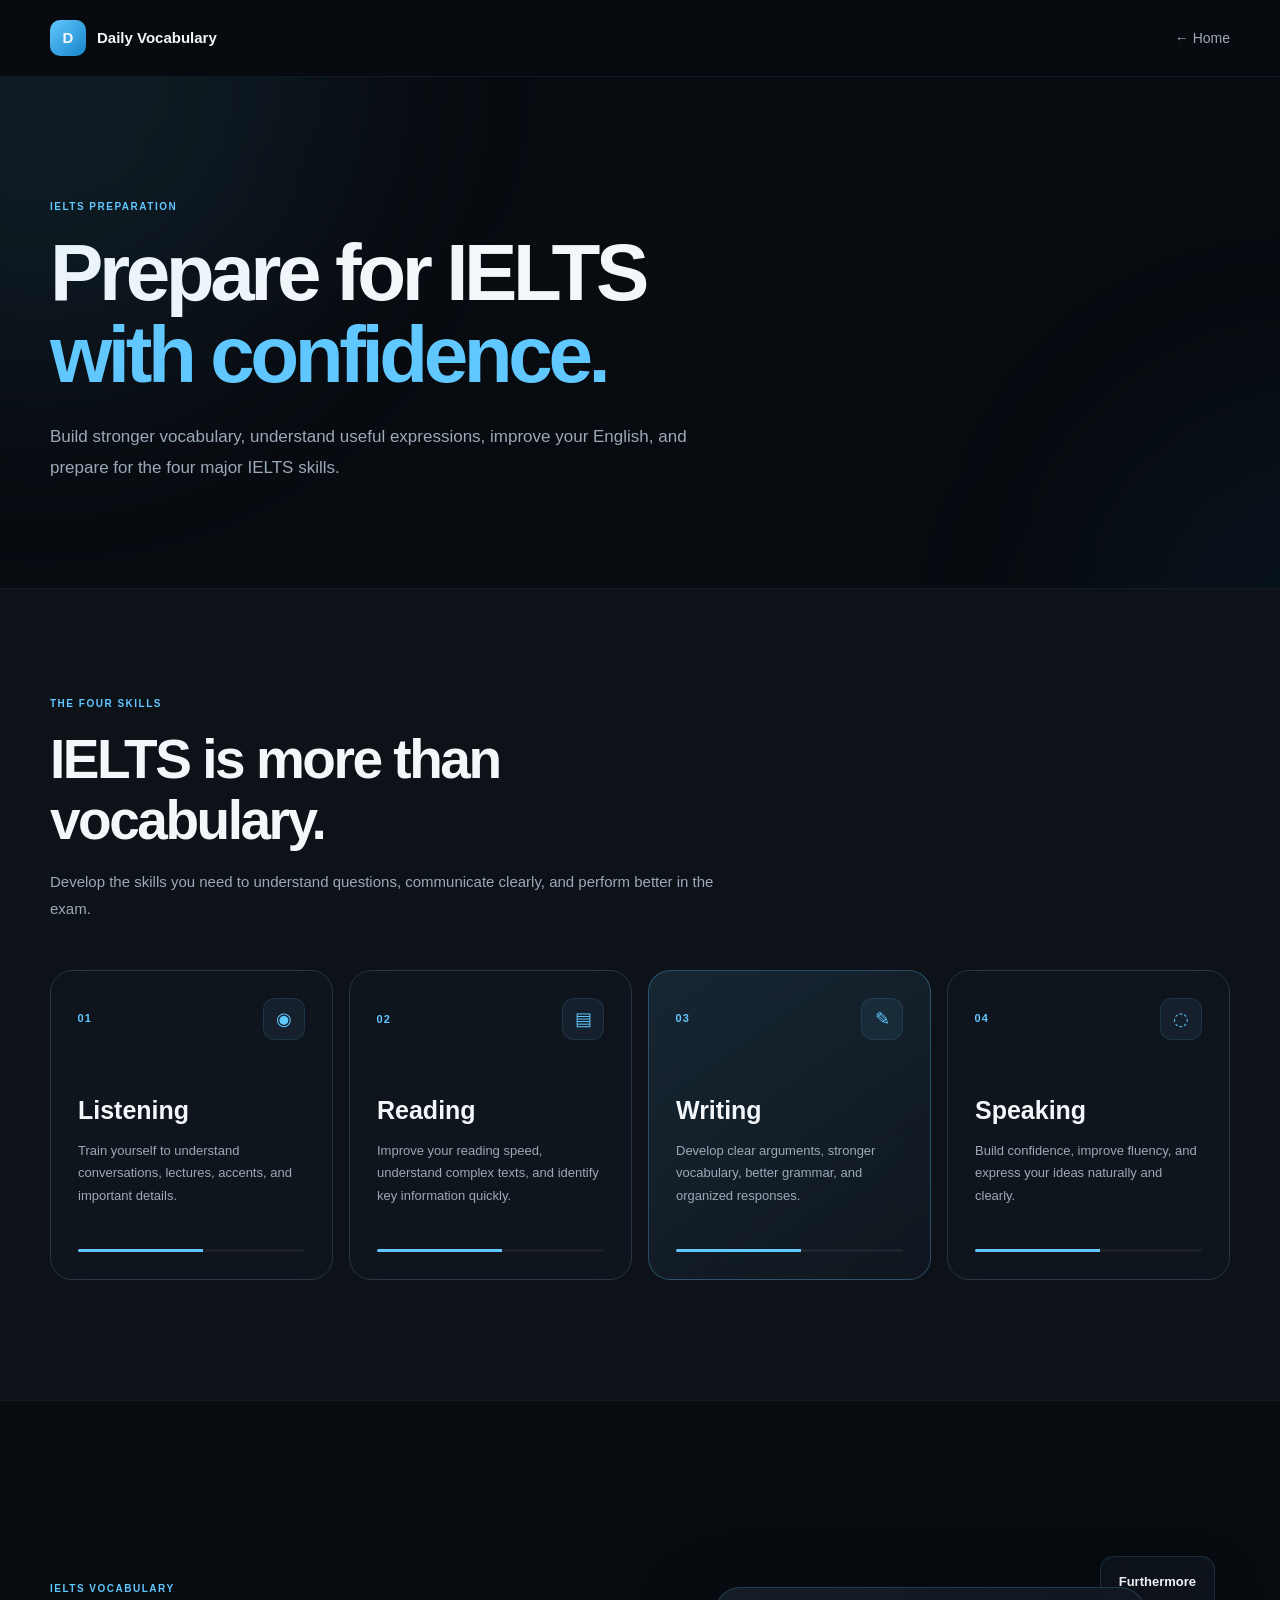
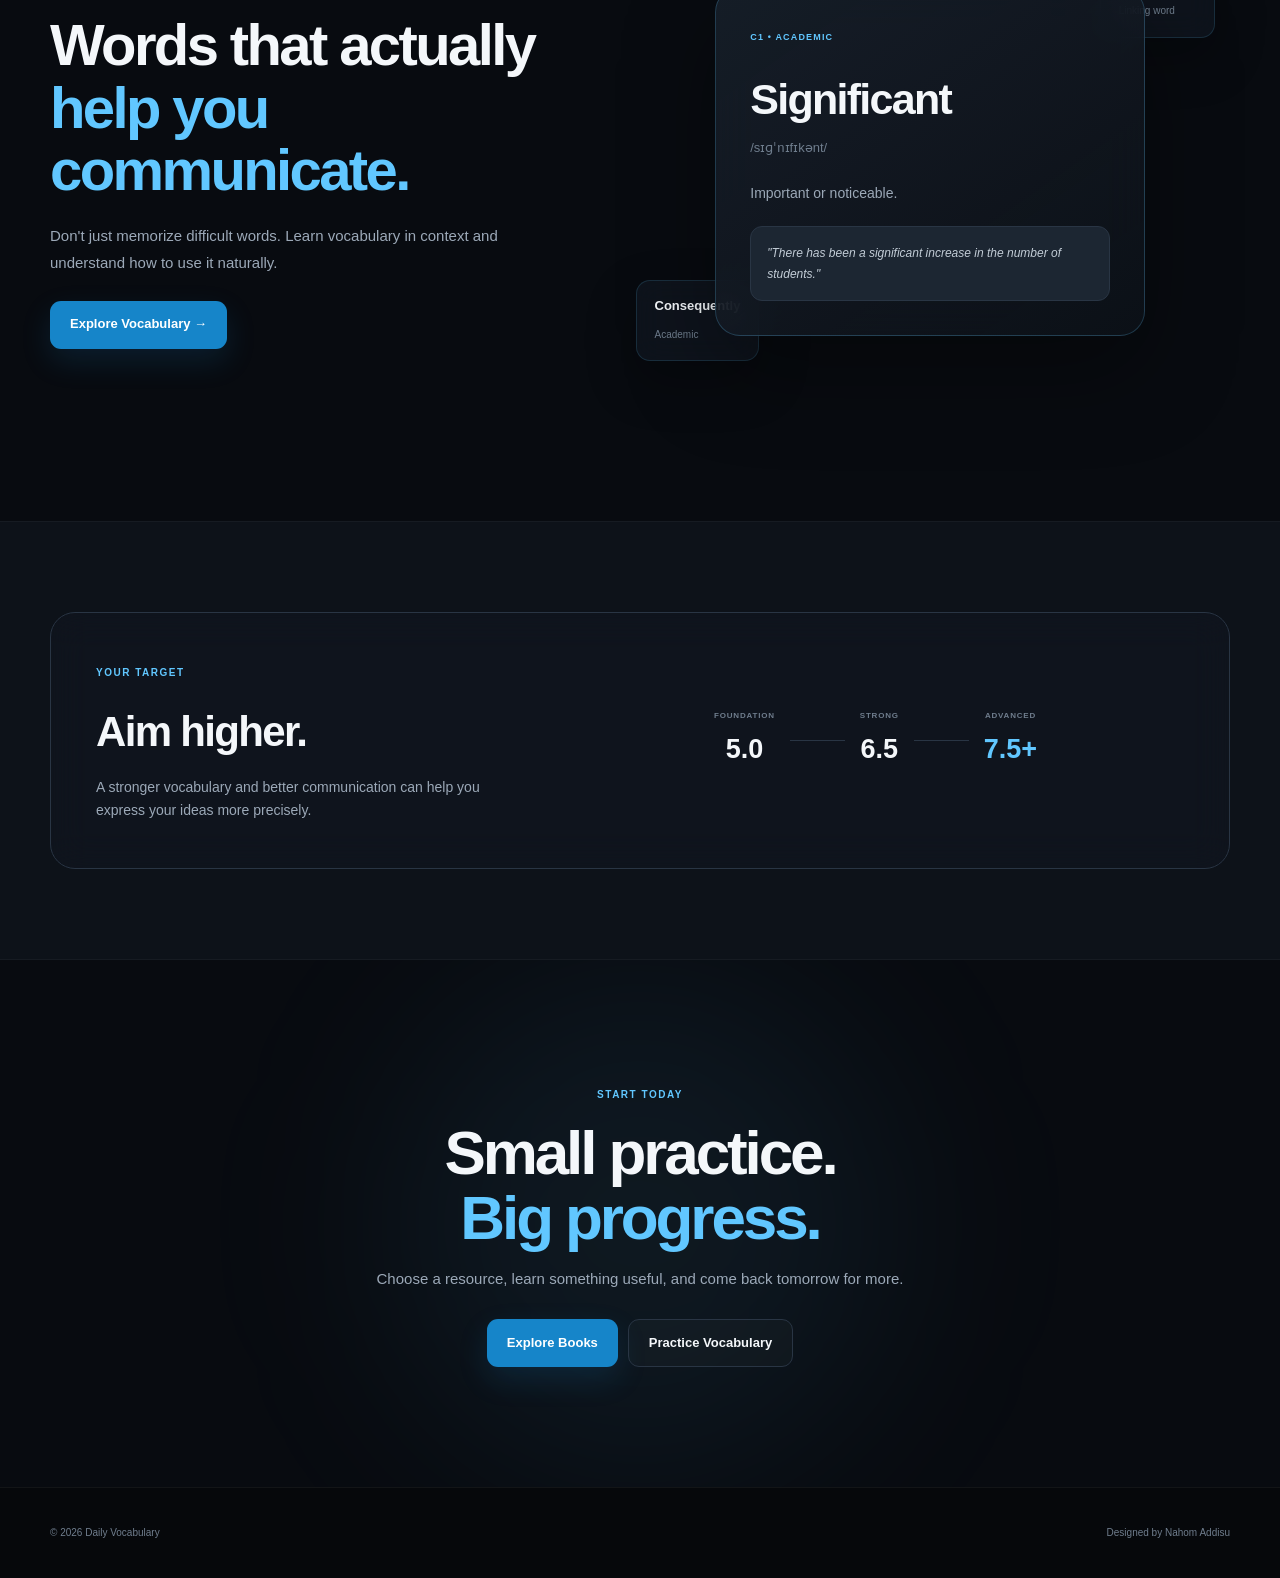
==== pages/ielts.html @ 62b07e84 "Add files via upload" ====
<!DOCTYPE html>
<html lang="en">

<head>
    <meta charset="UTF-8">
    <meta name="viewport" content="width=device-width, initial-scale=1.0">

    <title>IELTS Resources | Daily Vocabulary</title>

    <link rel="stylesheet" href="ielts.css">
</head>

<body>

    <!-- HEADER -->
    <header class="site-header">
        <div class="container header-inner">

            <a href="../index.html" class="logo">
                <span class="logo-icon">D</span>
                <span>Daily Vocabulary</span>
            </a>

            <a href="../index.html" class="back-link">
                ← Home
            </a>

        </div>
    </header>


    <!-- HERO -->
    <main>

        <section class="ielts-hero">

            <div class="hero-glow"></div>

            <div class="container">

                <span class="eyebrow">
                    IELTS PREPARATION
                </span>

                <h1>
                    Prepare for IELTS
                    <span>with confidence.</span>
                </h1>

                <p>
                    Build stronger vocabulary, understand useful expressions,
                    improve your English, and prepare for the four major IELTS
                    skills.
                </p>

            </div>

        </section>


        <!-- SKILLS -->
        <section class="skills-section">

            <div class="container">

                <div class="section-heading">

                    <span class="section-label">
                        THE FOUR SKILLS
                    </span>

                    <h2>
                        IELTS is more than vocabulary.
                    </h2>

                    <p>
                        Develop the skills you need to understand questions,
                        communicate clearly, and perform better in the exam.
                    </p>

                </div>


                <div class="skills-grid">


                    <!-- LISTENING -->
                    <article class="skill-card">

                        <div class="skill-top">
                            <span class="skill-number">01</span>
                            <span class="skill-icon">◉</span>
                        </div>

                        <h3>Listening</h3>

                        <p>
                            Train yourself to understand conversations,
                            lectures, accents, and important details.
                        </p>

                        <div class="skill-bar">
                            <span></span>
                        </div>

                    </article>


                    <!-- READING -->
                    <article class="skill-card">

                        <div class="skill-top">
                            <span class="skill-number">02</span>
                            <span class="skill-icon">▤</span>
                        </div>

                        <h3>Reading</h3>

                        <p>
                            Improve your reading speed, understand complex
                            texts, and identify key information quickly.
                        </p>

                        <div class="skill-bar">
                            <span></span>
                        </div>

                    </article>


                    <!-- WRITING -->
                    <article class="skill-card featured">

                        <div class="skill-top">
                            <span class="skill-number">03</span>
                            <span class="skill-icon">✎</span>
                        </div>

                        <h3>Writing</h3>

                        <p>
                            Develop clear arguments, stronger vocabulary,
                            better grammar, and organized responses.
                        </p>

                        <div class="skill-bar">
                            <span></span>
                        </div>

                    </article>


                    <!-- SPEAKING -->
                    <article class="skill-card">

                        <div class="skill-top">
                            <span class="skill-number">04</span>
                            <span class="skill-icon">◌</span>
                        </div>

                        <h3>Speaking</h3>

                        <p>
                            Build confidence, improve fluency, and express
                            your ideas naturally and clearly.
                        </p>

                        <div class="skill-bar">
                            <span></span>
                        </div>

                    </article>

                </div>

            </div>

        </section>


        <!-- VOCABULARY -->
        <section class="vocabulary-section">

            <div class="container vocabulary-container">

                <div class="vocabulary-intro">

                    <span class="section-label">
                        IELTS VOCABULARY
                    </span>

                    <h2>
                        Words that actually
                        <span>help you communicate.</span>
                    </h2>

                    <p>
                        Don't just memorize difficult words. Learn vocabulary
                        in context and understand how to use it naturally.
                    </p>

                    <a href="vocabulary.html" class="primary-button">
                        Explore Vocabulary →
                    </a>

                </div>


                <!-- WORD VISUAL -->
                <div class="word-visual">

                    <div class="word-card main-word">

                        <span class="word-level">
                            C1 • ACADEMIC
                        </span>

                        <h3>Significant</h3>

                        <span class="pronunciation">
                            /sɪɡˈnɪfɪkənt/
                        </span>

                        <p>
                            Important or noticeable.
                        </p>

                        <div class="example">
                            "There has been a significant increase
                            in the number of students."
                        </div>

                    </div>


                    <div class="floating-word word-one">
                        <strong>Furthermore</strong>
                        <span>Linking word</span>
                    </div>

                    <div class="floating-word word-two">
                        <strong>Consequently</strong>
                        <span>Academic</span>
                    </div>

                </div>

            </div>

        </section>


        <!-- BAND -->
        <section class="band-section">

            <div class="container">

                <div class="band-card">

                    <div>
                        <span class="section-label">
                            YOUR TARGET
                        </span>

                        <h2>
                            Aim higher.
                        </h2>

                        <p>
                            A stronger vocabulary and better communication
                            can help you express your ideas more precisely.
                        </p>
                    </div>


                    <div class="band-display">

                        <div class="band-item">
                            <small>FOUNDATION</small>
                            <strong>5.0</strong>
                        </div>

                        <div class="band-line"></div>

                        <div class="band-item">
                            <small>STRONG</small>
                            <strong>6.5</strong>
                        </div>

                        <div class="band-line"></div>

                        <div class="band-item active">
                            <small>ADVANCED</small>
                            <strong>7.5+</strong>
                        </div>

                    </div>

                </div>

            </div>

        </section>


        <!-- CTA -->
        <section class="ielts-cta">

            <div class="container">

                <span class="section-label">
                    START TODAY
                </span>

                <h2>
                    Small practice.
                    <span>Big progress.</span>
                </h2>

                <p>
                    Choose a resource, learn something useful, and come back
                    tomorrow for more.
                </p>

                <div class="cta-buttons">

                    <a href="books.html" class="primary-button">
                        Explore Books
                    </a>

                    <a href="vocabulary.html" class="secondary-button">
                        Practice Vocabulary
                    </a>

                </div>

            </div>

        </section>

    </main>


    <!-- FOOTER -->
    <footer class="site-footer">

        <div class="container footer-inner">

            <span>
                © 2026 Daily Vocabulary
            </span>

            <span>
                Designed by Nahom Addisu
            </span>

        </div>

    </footer>

</body>

</html>
---- pages/ielts.css ----
/* =========================================================
   IELTS PAGE
   ========================================================= */

* {
    margin: 0;
    padding: 0;
    box-sizing: border-box;
}

html {
    scroll-behavior: smooth;
}

body {
    font-family:
        Inter,
        -apple-system,
        BlinkMacSystemFont,
        "Segoe UI",
        sans-serif;

    background: #080b10;
    color: #f4f7fa;

    line-height: 1.6;
    overflow-x: hidden;
}

a {
    color: inherit;
    text-decoration: none;
}

.container {
    width: min(1180px, calc(100% - 40px));
    margin-inline: auto;
}


/* =========================================================
   HEADER
   ========================================================= */

.site-header {
    position: sticky;
    top: 0;
    z-index: 100;

    background: rgba(8, 11, 16, 0.78);

    backdrop-filter: blur(20px);
    -webkit-backdrop-filter: blur(20px);

    border-bottom:
        1px solid
        rgba(97, 199, 255, 0.08);
}

.header-inner {
    min-height: 76px;

    display: flex;
    align-items: center;
    justify-content: space-between;
}

.logo {
    display: flex;
    align-items: center;
    gap: 11px;

    font-size: 15px;
    font-weight: 700;
}

.logo-icon {
    width: 36px;
    height: 36px;

    display: grid;
    place-items: center;

    border-radius: 10px;

    background:
        linear-gradient(
            135deg,
            #61c7ff,
            #1685c9
        );

    font-weight: 800;
}

.back-link {
    color: #9ca9b8;
    font-size: 14px;

    transition: 0.25s ease;
}

.back-link:hover {
    color: #61c7ff;
}


/* =========================================================
   HERO
   ========================================================= */

.ielts-hero {
    position: relative;

    padding: 115px 0 105px;

    overflow: hidden;
}

.hero-glow {
    position: absolute;

    width: 600px;
    height: 600px;

    border-radius: 50%;

    background:
        rgba(97, 199, 255, 0.08);

    filter: blur(110px);

    left: -260px;
    top: -300px;

    pointer-events: none;
}

.ielts-hero::after {
    content: "";

    position: absolute;

    width: 450px;
    height: 450px;

    border-radius: 50%;

    background:
        rgba(22, 133, 201, 0.06);

    filter: blur(100px);

    right: -250px;
    bottom: -250px;
}

.eyebrow,
.section-label {
    display: inline-block;

    color: #61c7ff;

    font-size: 10px;
    font-weight: 700;

    letter-spacing: 0.15em;

    margin-bottom: 17px;
}

.ielts-hero h1 {
    max-width: 900px;

    font-size:
        clamp(50px, 7vw, 80px);

    line-height: 1.02;

    letter-spacing: -0.055em;

    margin-bottom: 27px;
}

.ielts-hero h1 span {
    display: block;
    color: #61c7ff;
}

.ielts-hero p {
    max-width: 680px;

    color: #9ca9b8;

    font-size: 17px;

    line-height: 1.8;
}


/* =========================================================
   SECTION HEADING
   ========================================================= */

.skills-section {
    padding: 100px 0 120px;

    background: #0d1219;

    border-top:
        1px solid
        rgba(255,255,255,0.04);

    border-bottom:
        1px solid
        rgba(255,255,255,0.04);
}

.section-heading {
    max-width: 700px;

    margin-bottom: 48px;
}

.section-heading h2 {
    font-size:
        clamp(35px, 5vw, 55px);

    line-height: 1.1;

    letter-spacing: -0.045em;

    margin-bottom: 18px;
}

.section-heading p {
    color: #9ca9b8;

    font-size: 15px;

    line-height: 1.8;
}


/* =========================================================
   SKILLS
   ========================================================= */

.skills-grid {
    display: grid;

    grid-template-columns:
        repeat(4, 1fr);

    gap: 16px;
}

.skill-card {
    position: relative;

    min-height: 310px;

    padding: 27px;

    display: flex;
    flex-direction: column;

    border:
        1px solid
        #293544;

    border-radius: 22px;

    background:
        rgba(17, 23, 32, 0.65);

    backdrop-filter: blur(16px);
    -webkit-backdrop-filter: blur(16px);

    transition:
        transform 0.25s ease,
        border-color 0.25s ease;
}

.skill-card:hover {
    transform: translateY(-6px);

    border-color:
        rgba(97,199,255,0.35);
}

.skill-card.featured {
    background:
        linear-gradient(
            145deg,
            rgba(24, 43, 56, 0.85),
            rgba(17, 23, 32, 0.75)
        );

    border-color:
        rgba(97,199,255,0.3);
}

.skill-top {
    display: flex;

    align-items: center;
    justify-content: space-between;

    margin-bottom: 50px;
}

.skill-number {
    color: #61c7ff;

    font-size: 11px;
    font-weight: 700;

    letter-spacing: 0.1em;
}

.skill-icon {
    width: 42px;
    height: 42px;

    display: grid;
    place-items: center;

    border-radius: 12px;

    background:
        rgba(97,199,255,0.07);

    border:
        1px solid
        rgba(97,199,255,0.12);

    color: #61c7ff;

    font-size: 18px;
}

.skill-card h3 {
    font-size: 25px;

    margin-bottom: 10px;
}

.skill-card p {
    color: #9ca9b8;

    font-size: 13px;

    line-height: 1.7;
}

.skill-bar {
    height: 3px;

    margin-top: auto;

    border-radius: 10px;

    background:
        rgba(255,255,255,0.05);

    overflow: hidden;
}

.skill-bar span {
    display: block;

    width: 55%;
    height: 100%;

    background: #61c7ff;
}


/* =========================================================
   VOCABULARY SECTION
   ========================================================= */

.vocabulary-section {
    padding: 125px 0;
}

.vocabulary-container {
    display: grid;

    grid-template-columns:
        0.9fr
        1.1fr;

    align-items: center;

    gap: 90px;
}

.vocabulary-intro {
    max-width: 560px;
}

.vocabulary-intro h2 {
    font-size:
        clamp(38px, 5vw, 58px);

    line-height: 1.08;

    letter-spacing: -0.045em;

    margin-bottom: 20px;
}

.vocabulary-intro h2 span {
    color: #61c7ff;
}

.vocabulary-intro p {
    color: #9ca9b8;

    font-size: 15px;

    line-height: 1.8;

    margin-bottom: 25px;
}


/* =========================================================
   BUTTONS
   ========================================================= */

.primary-button,
.secondary-button {
    display: inline-flex;

    align-items: center;
    justify-content: center;

    min-height: 48px;

    padding: 0 20px;

    border-radius: 11px;

    font-size: 13px;
    font-weight: 600;

    transition: 0.25s ease;
}

.primary-button {
    background: #1685c9;
    color: white;

    box-shadow:
        0 12px 30px
        rgba(22,133,201,0.16);
}

.primary-button:hover {
    background: #39a9e8;

    transform: translateY(-2px);
}

.secondary-button {
    border:
        1px solid
        #293544;

    background:
        rgba(255,255,255,0.02);
}

.secondary-button:hover {
    border-color: #61c7ff;

    transform: translateY(-2px);
}


/* =========================================================
   WORD VISUAL
   ========================================================= */

.word-visual {
    position: relative;

    min-height: 470px;

    display: flex;
    align-items: center;
    justify-content: center;
}

.main-word {
    position: relative;
    z-index: 2;

    width: min(430px, 90%);

    padding: 34px;

    border:
        1px solid
        rgba(97,199,255,0.22);

    border-radius: 25px;

    background:
        linear-gradient(
            145deg,
            rgba(23,31,42,0.9),
            rgba(13,18,25,0.78)
        );

    backdrop-filter: blur(20px);
    -webkit-backdrop-filter: blur(20px);

    box-shadow:
        0 35px 90px
        rgba(0,0,0,0.35);
}

.word-level {
    color: #61c7ff;

    font-size: 9px;
    font-weight: 700;

    letter-spacing: 0.13em;
}

.main-word h3 {
    font-size: 43px;

    letter-spacing: -0.04em;

    margin-top: 18px;
}

.pronunciation {
    color: #6f7d8d;

    font-size: 13px;
}

.main-word p {
    color: #9ca9b8;

    margin-top: 22px;

    font-size: 14px;
}

.example {
    margin-top: 22px;

    padding: 16px;

    border-radius: 12px;

    background:
        #1c2632;

    border:
        1px solid
        #293544;

    color: #c2ccd6;

    font-size: 12px;

    font-style: italic;

    line-height: 1.7;
}


/* =========================================================
   FLOATING WORDS
   ========================================================= */

.floating-word {
    position: absolute;

    padding: 15px 18px;

    border:
        1px solid
        rgba(97,199,255,0.15);

    border-radius: 14px;

    background:
        rgba(17,23,32,0.75);

    backdrop-filter: blur(14px);
    -webkit-backdrop-filter: blur(14px);

    box-shadow:
        0 20px 50px
        rgba(0,0,0,0.25);
}

.floating-word strong {
    display: block;

    font-size: 13px;

    margin-bottom: 3px;
}

.floating-word span {
    color: #6f7d8d;

    font-size: 10px;
}

.word-one {
    top: 30px;
    right: 15px;
}

.word-two {
    bottom: 35px;
    left: 5px;
}


/* =========================================================
   BAND SECTION
   ========================================================= */

.band-section {
    padding: 90px 0;

    background: #0d1219;

    border-top:
        1px solid
        rgba(255,255,255,0.04);

    border-bottom:
        1px solid
        rgba(255,255,255,0.04);
}

.band-card {
    display: grid;

    grid-template-columns:
        0.8fr
        1.2fr;

    gap: 60px;

    align-items: center;

    padding: 45px;

    border:
        1px solid
        #293544;

    border-radius: 25px;

    background:
        rgba(17,23,32,0.6);

    backdrop-filter: blur(18px);
}

.band-card h2 {
    font-size: 42px;

    letter-spacing: -0.04em;

    margin-bottom: 10px;
}

.band-card p {
    color: #9ca9b8;

    font-size: 14px;

    line-height: 1.7;
}

.band-display {
    display: flex;

    align-items: center;

    justify-content: center;
}

.band-item {
    text-align: center;
}

.band-item small {
    display: block;

    color: #6f7d8d;

    font-size: 8px;
    font-weight: 700;

    letter-spacing: 0.1em;

    margin-bottom: 5px;
}

.band-item strong {
    font-size: 27px;
}

.band-item.active strong {
    color: #61c7ff;
}

.band-line {
    width: 55px;
    height: 1px;

    background:
        #293544;

    margin: 0 15px;
}


/* =========================================================
   CTA
   ========================================================= */

.ielts-cta {
    position: relative;

    padding: 120px 0;

    text-align: center;

    overflow: hidden;
}

.ielts-cta::before {
    content: "";

    position: absolute;

    width: 500px;
    height: 500px;

    border-radius: 50%;

    background:
        rgba(97,199,255,0.07);

    filter: blur(100px);

    left: 50%;
    top: 50%;

    transform:
        translate(-50%, -50%);
}

.ielts-cta .container {
    position: relative;
    z-index: 1;
}

.ielts-cta h2 {
    font-size:
        clamp(40px, 6vw, 62px);

    line-height: 1.05;

    letter-spacing: -0.05em;

    margin-bottom: 17px;
}

.ielts-cta h2 span {
    display: block;
    color: #61c7ff;
}

.ielts-cta p {
    max-width: 560px;

    margin: 0 auto 28px;

    color: #9ca9b8;

    font-size: 15px;
}

.cta-buttons {
    display: flex;

    justify-content: center;

    gap: 10px;

    flex-wrap: wrap;
}


/* =========================================================
   FOOTER
   ========================================================= */

.site-footer {
    background: #06080b;

    border-top:
        1px solid
        rgba(255,255,255,0.05);
}

.footer-inner {
    min-height: 90px;

    display: flex;

    align-items: center;

    justify-content: space-between;

    color: #6f7d8d;

    font-size: 10px;
}


/* =========================================================
   TABLET
   ========================================================= */

@media (max-width: 1000px) {

    .skills-grid {
        grid-template-columns:
            1fr 1fr;
    }

    .vocabulary-container {
        grid-template-columns: 1fr;

        gap: 60px;
    }

    .vocabulary-intro {
        max-width: 700px;
    }

    .band-card {
        grid-template-columns: 1fr;

        gap: 40px;
    }

}


/* =========================================================
   MOBILE
   ========================================================= */

@media (max-width: 650px) {

    .container {
        width:
            min(
                calc(100% - 28px),
                1180px
            );
    }

    .header-inner {
        min-height: 66px;
    }

    .ielts-hero {
        padding:
            75px 0 70px;
    }

    .ielts-hero h1 {
        font-size:
            clamp(42px, 12vw, 58px);
    }

    .ielts-hero p {
        font-size: 14px;
    }

    .skills-section {
        padding:
            75px 0 80px;
    }

    .skills-grid {
        grid-template-columns: 1fr;
    }

    .skill-card {
        min-height: 280px;
    }

    .vocabulary-section {
        padding:
            80px 0;
    }

    .vocabulary-intro h2 {
        font-size: 40px;
    }

    .word-visual {
        min-height: 400px;
    }

    .main-word {
        width: 100%;

        padding: 25px;
    }

    .main-word h3 {
        font-size: 35px;
    }

    .floating-word {
        display: none;
    }

    .band-section {
        padding: 70px 0;
    }

    .band-card {
        padding: 25px;

        border-radius: 20px;
    }

    .band-card h2 {
        font-size: 35px;
    }

    .band-display {
        transform:
            scale(0.85);
    }

    .band-line {
        width: 25px;

        margin: 0 7px;
    }

    .ielts-cta {
        padding:
            85px 0;
    }

    .ielts-cta h2 {
        font-size: 42px;
    }

    .cta-buttons {
        flex-direction: column;
    }

    .cta-buttons a {
        width: 100%;
    }

    .footer-inner {
        min-height: 110px;

        flex-direction: column;

        justify-content: center;

        gap: 7px;

        text-align: center;
    }

}
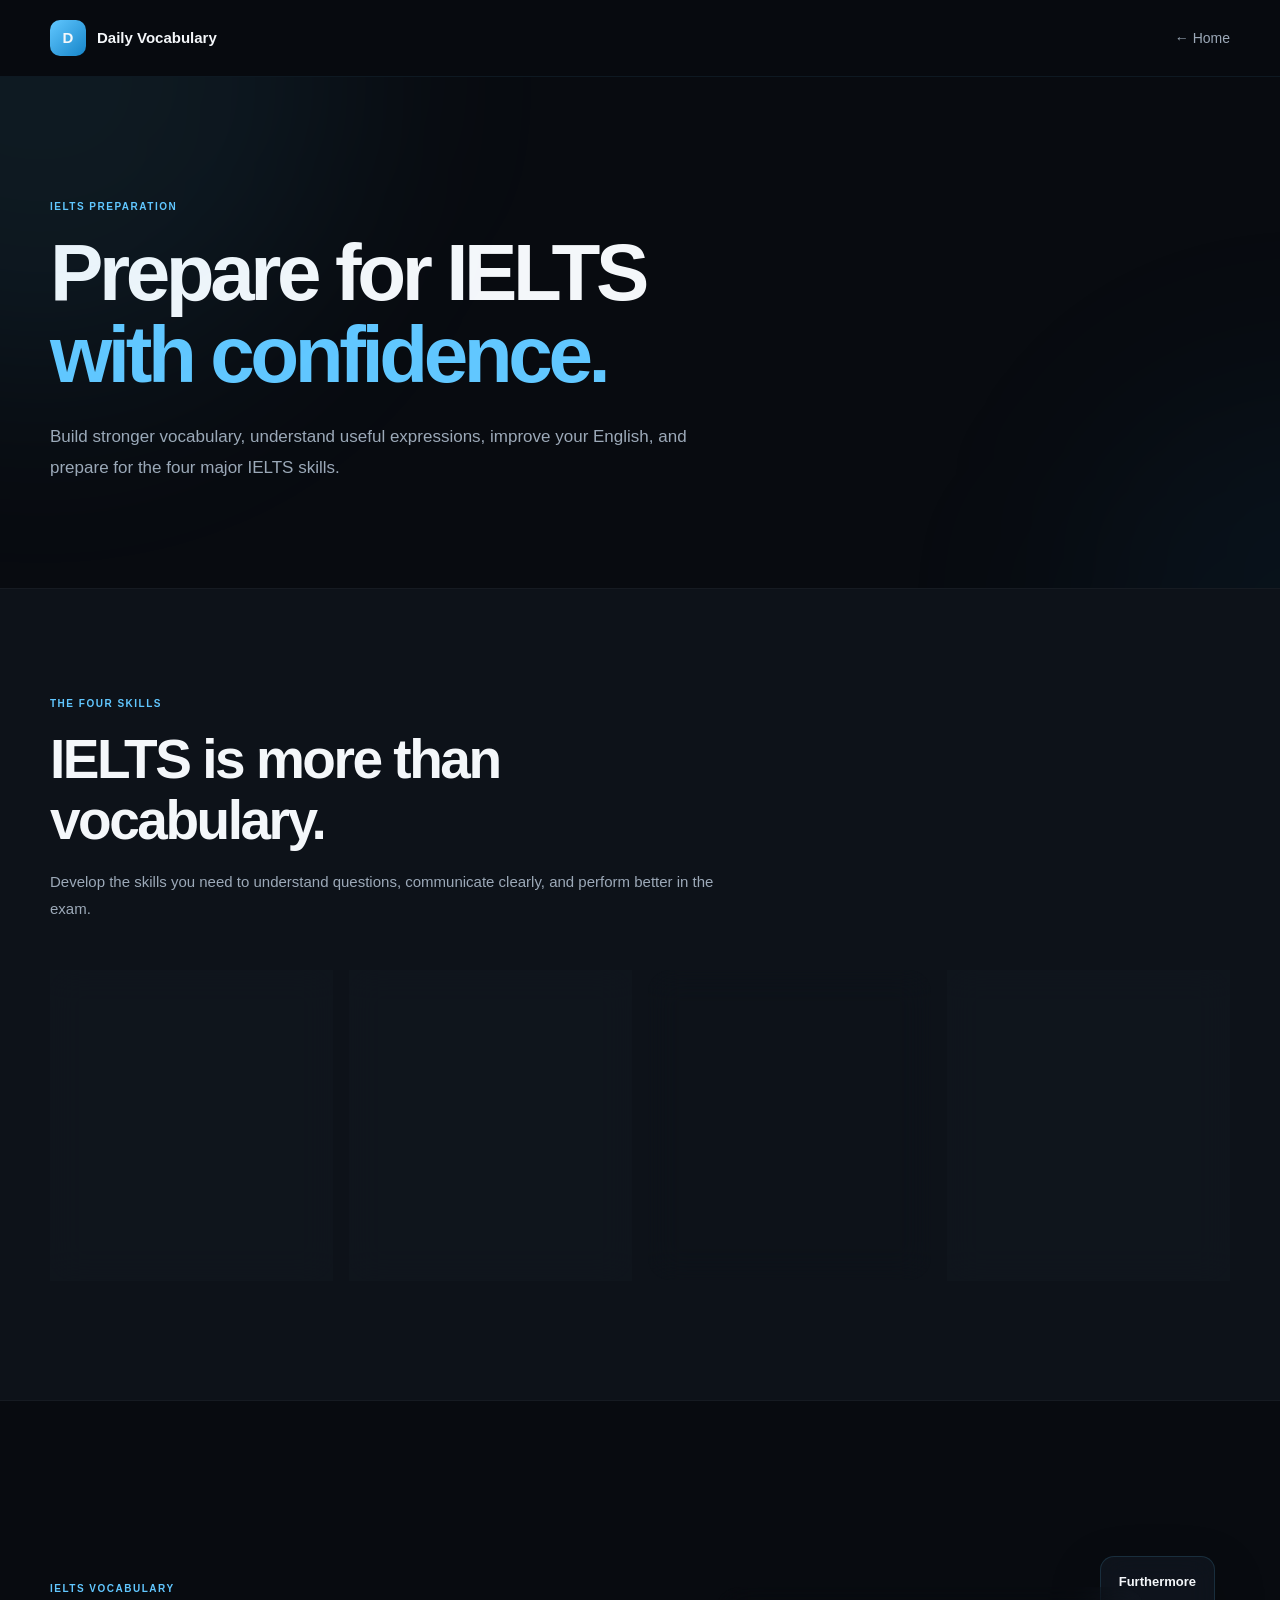
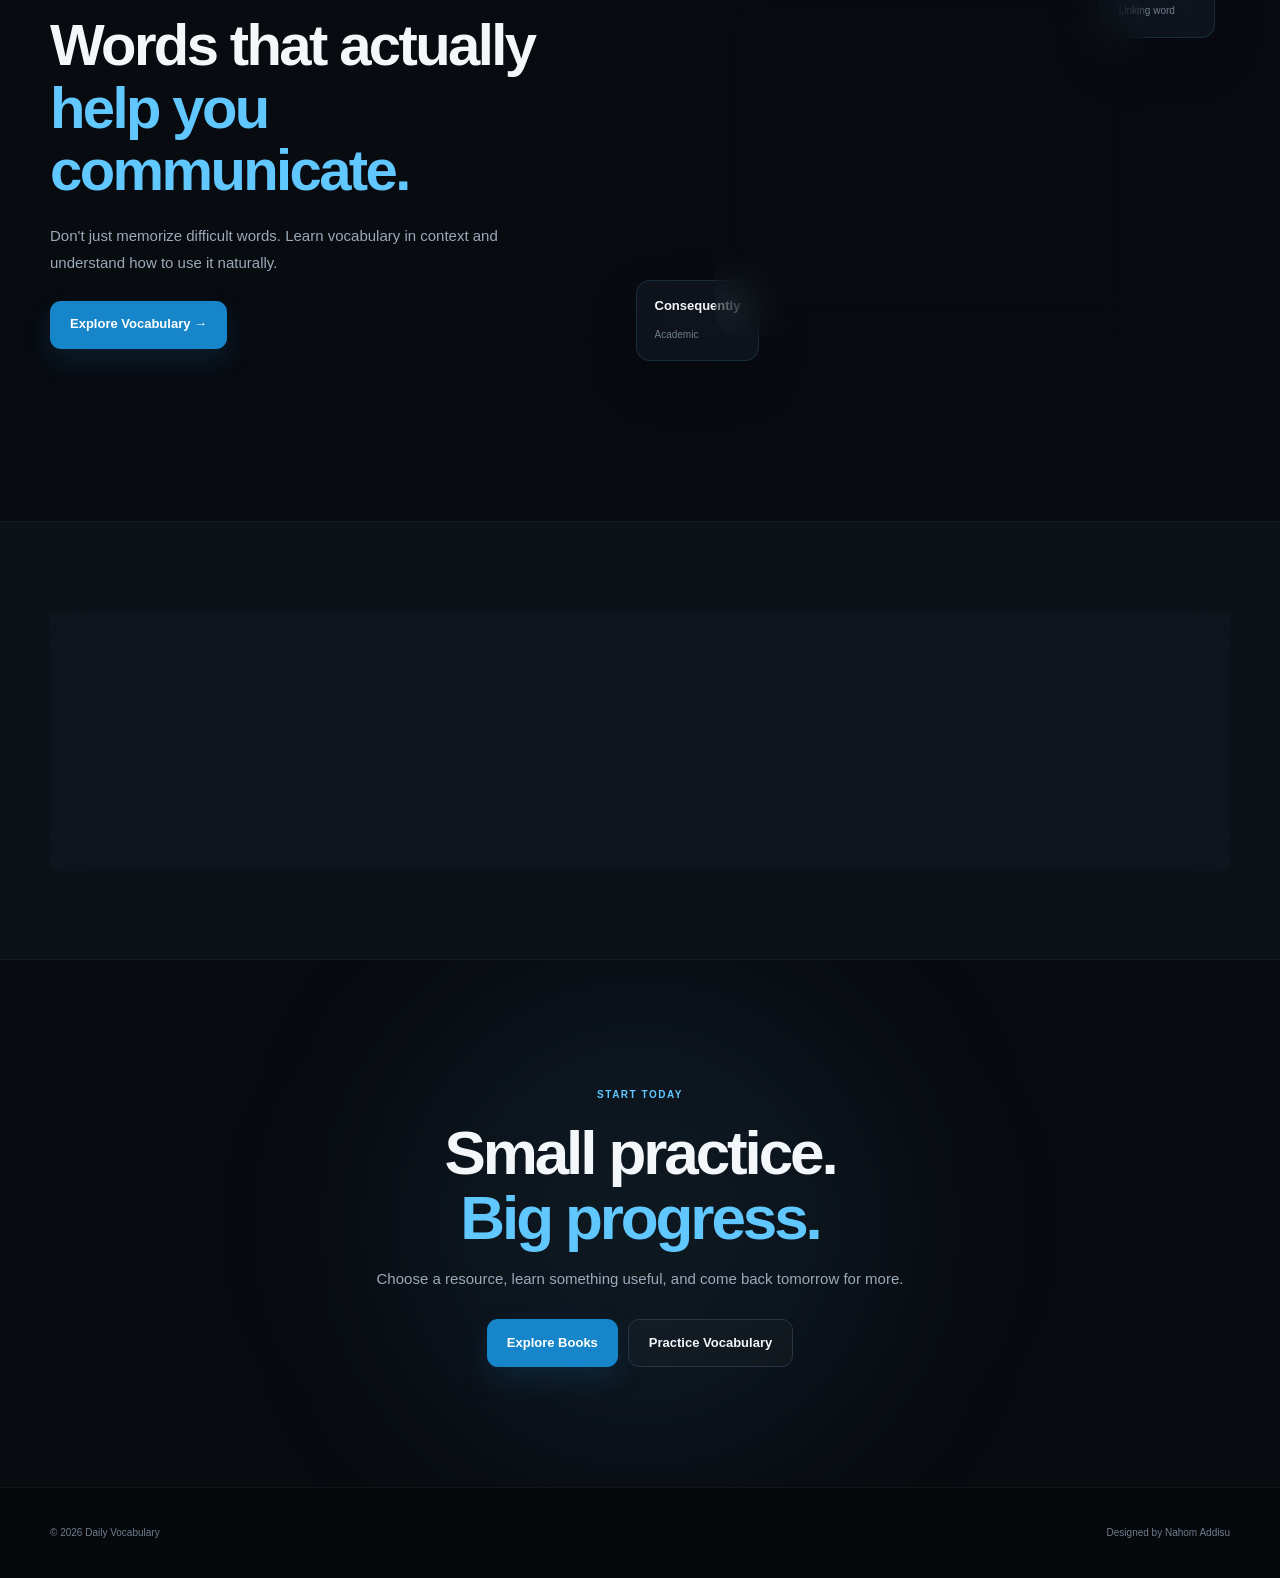
==== commit 03ee8ae9: "update in explore vocabularies" ====
--- a/pages/ielts.html
+++ b/pages/ielts.html
@@ -199,7 +199,7 @@
                         in context and understand how to use it naturally.
                     </p>
 
-                    <a href="vocabulary.html" class="primary-button">
+                    <a href="https://www.vocabulary.com" class="primary-button">
                         Explore Vocabulary →
                     </a>
 
@@ -360,4 +360,4 @@
 
 </body>
 
-</html>+</html>
